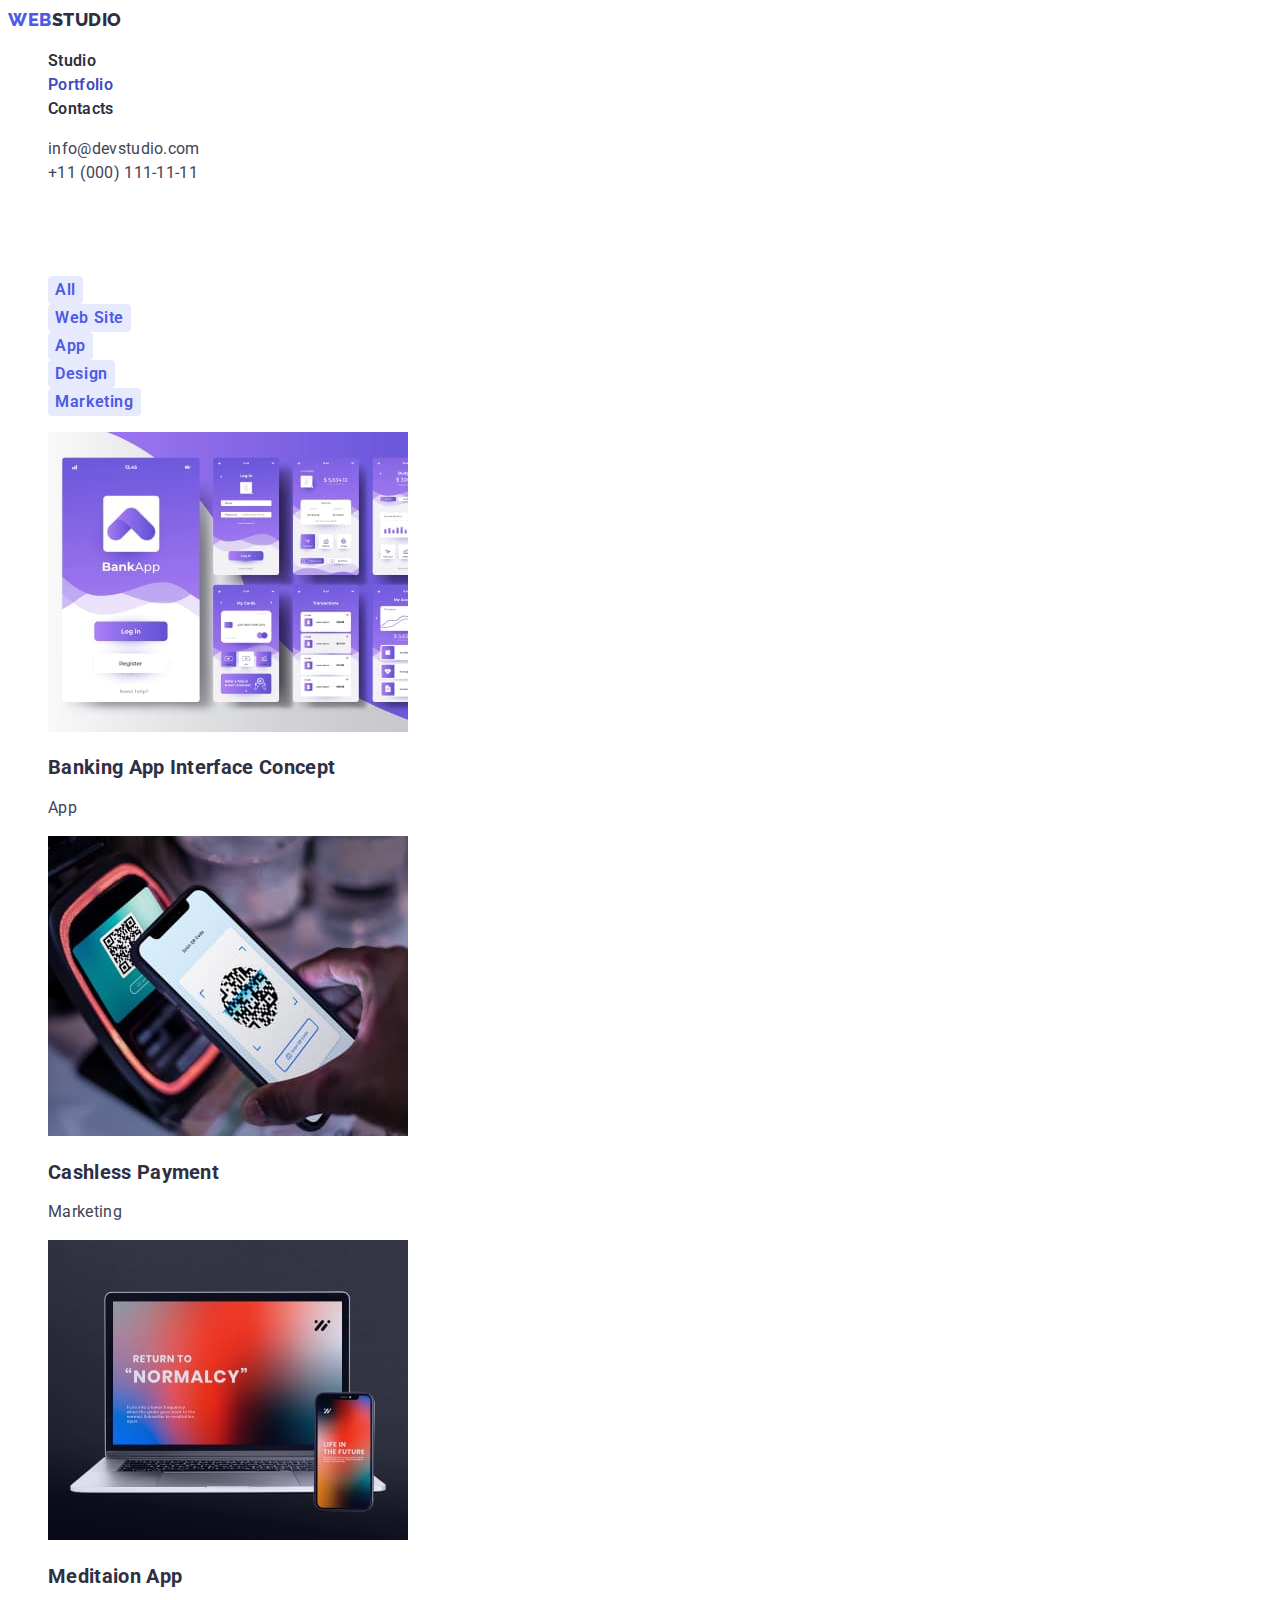
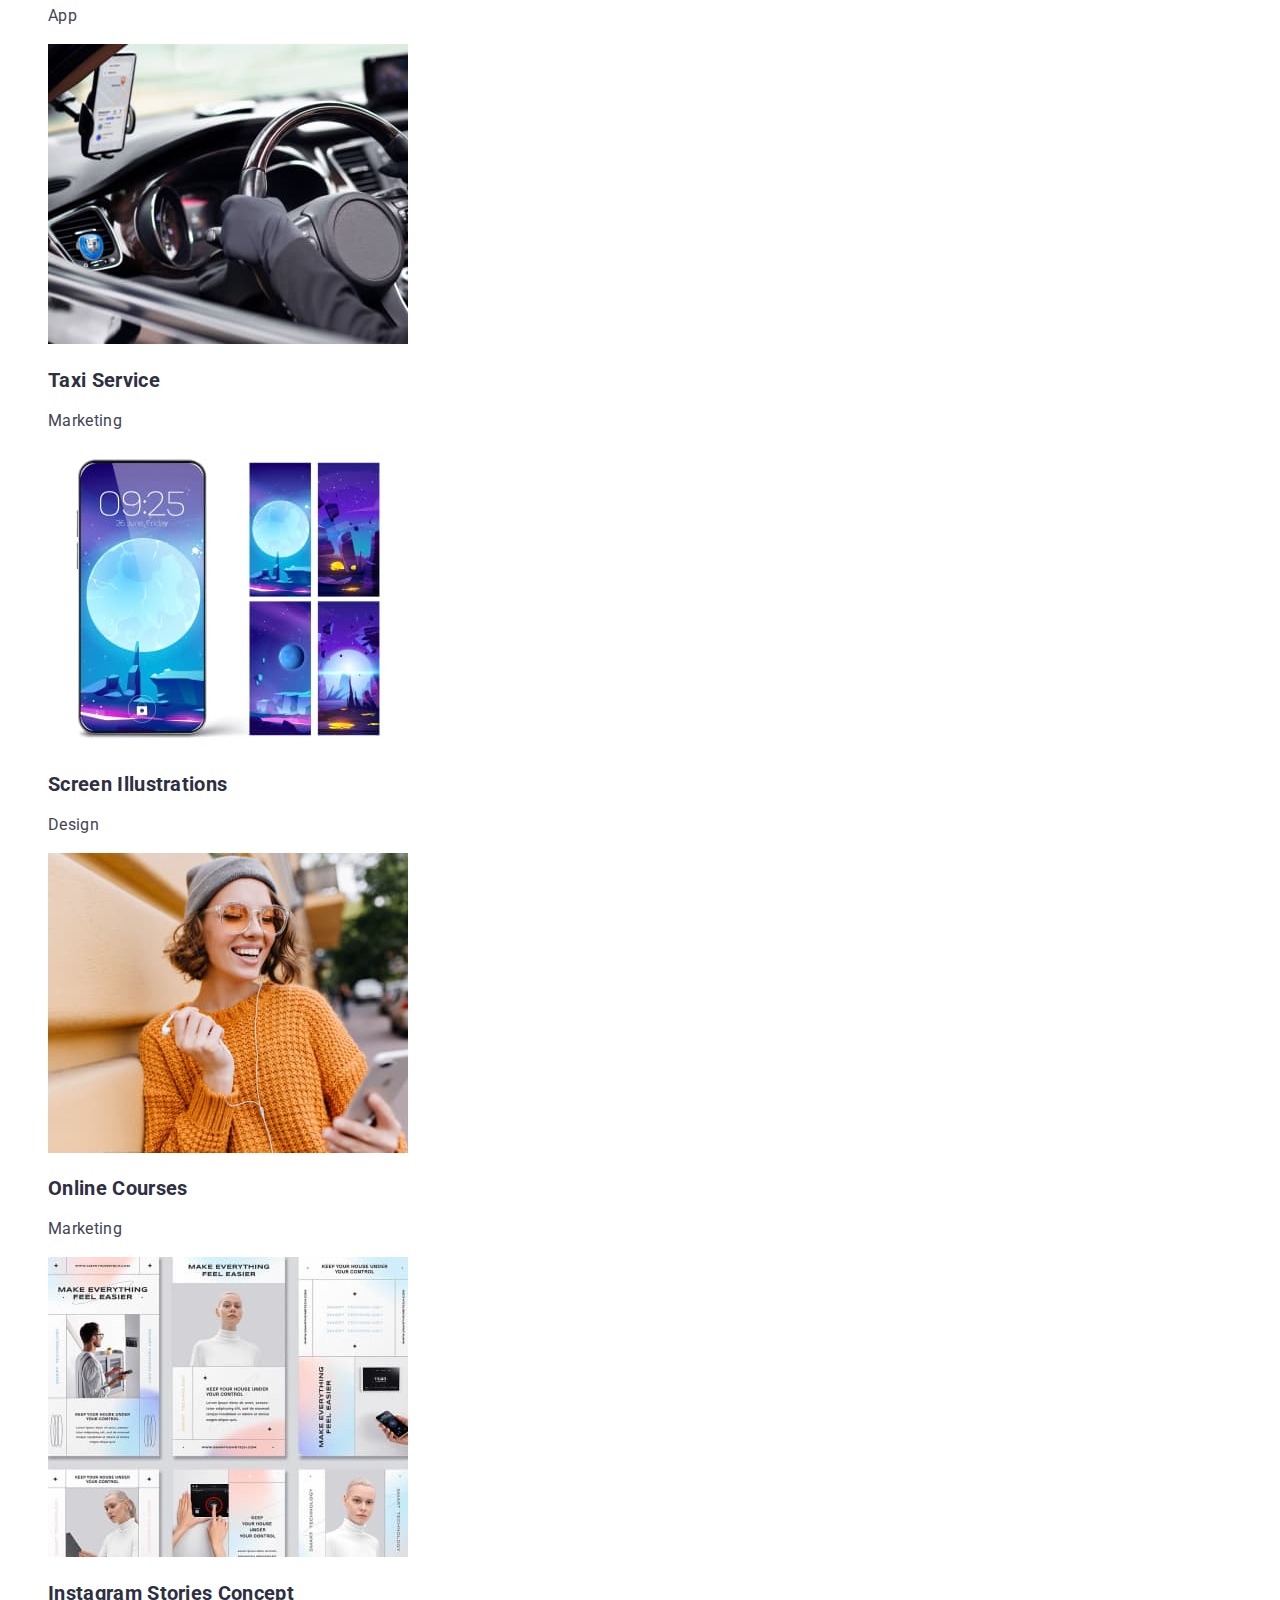
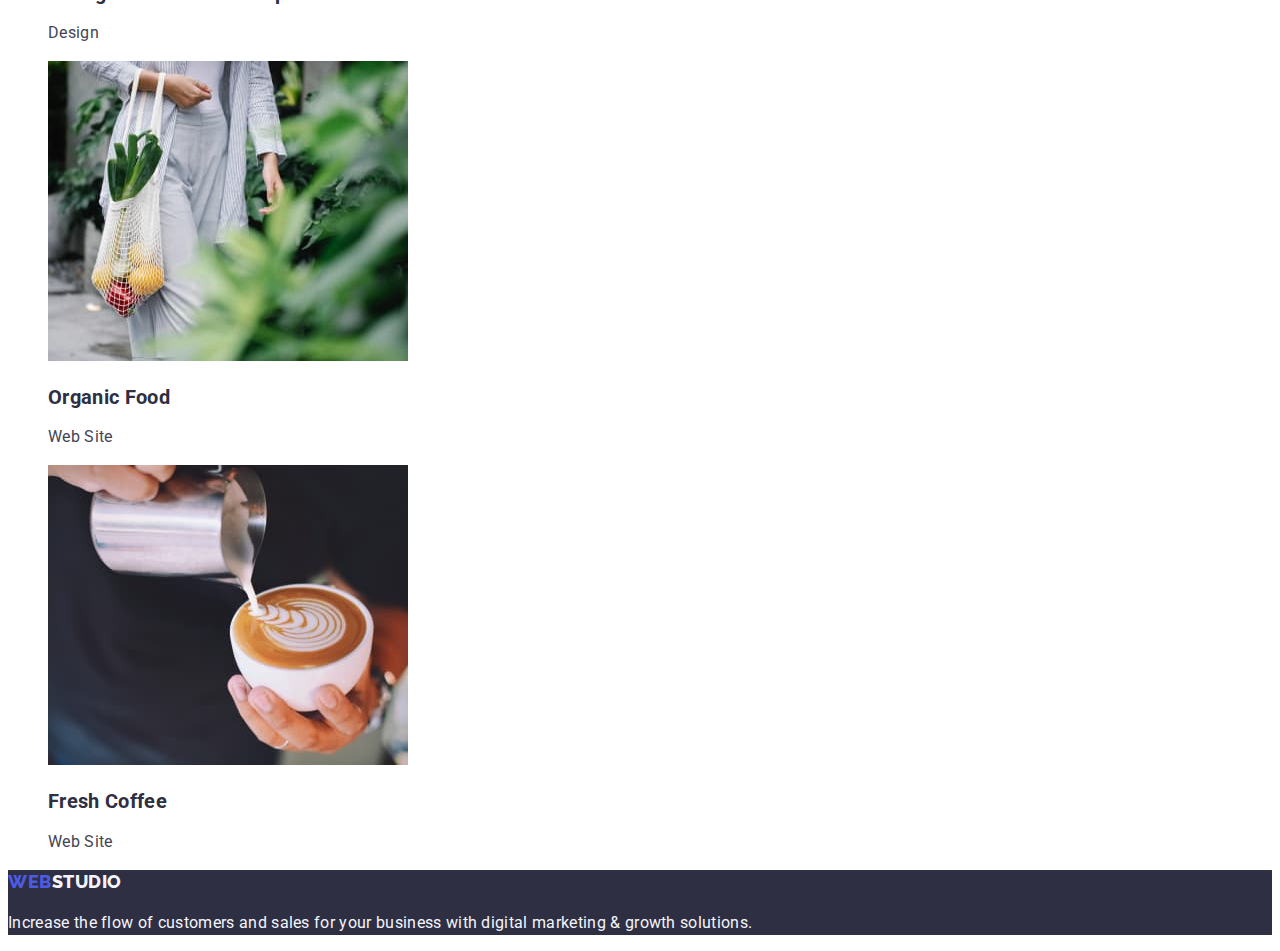
==== portfolio.html @ a82ba035 "Initial commit" ====
<!DOCTYPE html>
<html lang="en">
  <head>
    <meta charset="UTF-8" />
    <meta http-equiv="X-UA-Compatible" content="IE=edge" />
    <meta name="viewport" content="width=device-width, initial-scale=1.0" />
    <title>Portfolio</title>
    <link rel="preconnect" href="https://fonts.googleapis.com" />
    <link rel="preconnect" href="https://fonts.gstatic.com" crossorigin />
    <link
      href="https://fonts.googleapis.com/css2?family=Raleway:wght@800&family=Roboto:wght@400;500;700&display=swap"
      rel="stylesheet"
    />
    <link rel="stylesheet" href="./css/styles.css" />
  </head>
  <body>
    <!-- Header -->

    <header>
      <nav>
        <a class="logo" href="">WEB<span class="secon-logo">STUDIO</span></a>

        <ul class="nav-list">
          <li>
            <a class="nav-bt" href="./index.html">Studio</a>
          </li>
          <li>
            <a class="nav-bt current" href="./portfolio.html">Portfolio</a>
          </li>
          <li>
            <a class="nav-bt" href="">Contacts</a>
          </li>
        </ul>
      </nav>
      <ul class="nav-list">
        <li>
          <a class="contacts" href="mailto:info@devstudio.com">info@devstudio.com</a>
        </li>
        <li>
          <a class="contacts" href="tel:+110001111111">+11 (000) 111-11-11</a>
        </li>
      </ul>
    </header>

    <main>
      <h1 class="stealth-text">Our Works</h1>

      <!-- Filters -->

      <ul class="filters">
        <li><button class="btn-filt" type="button">All</button></li>
        <li><button class="btn-filt" type="button">Web Site</button></li>
        <li><button class="btn-filt" type="button">App</button></li>
        <li><button class="btn-filt" type="button">Design</button></li>
        <li><button class="btn-filt" type="button">Marketing</button></li>
      </ul>

      <!-- Work experience -->

      <section>
        <ul class="works-list">
          <li>
            <img src="./images/row-1-pc-1.jpg" width="360" alt="Banking App Interface Concept" />
            <h2 class="list-title">Banking App Interface Concept</h2>
            <p class="list-subtitle">App</p>
          </li>
          <li>
            <img src="./images/row-1-pc-2.jpg" width="360" alt="Cashless Payment" />
            <h2 class="list-title">Cashless Payment</h2>
            <p class="list-subtitle">Marketing</p>
          </li>
          <li>
            <img src="./images/row-1-pc-3.jpg" width="360" alt="Meditaion App" />
            <h2 class="list-title">Meditaion App</h2>
            <p class="list-subtitle">App</p>
          </li>
          <li>
            <img src="./images/row-2-pc-1.jpg" width="360" alt="Taxi Service" />
            <h2 class="list-title">Taxi Service</h2>
            <p class="list-subtitle">Marketing</p>
          </li>
          <li>
            <img src="./images/row-2-pc-2.jpg" width="360" alt="Screen Illustrations" />
            <h2 class="list-title">Screen Illustrations</h2>
            <p class="list-subtitle">Design</p>
          </li>
          <li>
            <img src="./images/row-2-pc-3.jpg" width="360" alt="Online Courses" />
            <h2 class="list-title">Online Courses</h2>
            <p class="list-subtitle">Marketing</p>
          </li>
          <li>
            <img src="./images/row-3-pc-1.jpg" width="360" alt="Instagram Stories Concept" />
            <h2 class="list-title">Instagram Stories Concept</h2>
            <p class="list-subtitle">Design</p>
          </li>
          <li>
            <img src="./images/row-3-pc-2.jpg" width="360" alt="Organic Food" />
            <h2 class="list-title">Organic Food</h2>
            <p class="list-subtitle">Web Site</p>
          </li>
          <li>
            <img src="./images/row-3-pc-3.jpg" width="360" alt="Fresh Coffee" />
            <h2 class="list-title">Fresh Coffee</h2>
            <p class="list-subtitle">Web Site</p>
          </li>
        </ul>
      </section>
    </main>

    <!-- Footer -->

    <footer class="footer">
      <a class="logo" href="">WEB<span class="footer-logo">STUDIO</span></a>
      <p class="footer-text">
        Increase the flow of customers and sales for your business with digital marketing & growth
        solutions.
      </p>
    </footer>
  </body>
</html>
---- css/styles.css ----
:root {
    /* Colors */
    --brand-text: #2E2F42;
    --subtle-text: #434455;
    --primary-brand: #404BBF;
    --pressed-state: #4D5AE5;
    --light-mode-backgrounds-dialogs: #F4F4FD;
    --accent-color-hairlines: #E7E9FC;
    --font-family:inherit;
}


body {
background-color: #ffffff;
color: var(--brand-text);
font-family: Roboto, sans-serif ;
font-weight: 600;
font-size: 16px;
line-height: 1.5;
letter-spacing: 0.02em;
}

.stealth-text {
    visibility: hidden;
}



                            /* STUDIO(INDEX).HTML */




/* Lists-style */

.nav-list,
.features-list,
.jobs-list,
.team-list {
    list-style-type: none;
}

/* Logo */

.logo {
    color: var(--pressed-state);
    font-family: Raleway, sans-serif;
    font-weight: 800;
    font-size: 18px;
    line-height: 1.33;
    text-decoration: none;
    letter-spacing: 0.03em;
}
.secon-logo {
    color: var(--brand-text);
}

.footer-logo {
    color: var(--light-mode-backgrounds-dialogs);
}
/* Navigation */


.nav-bt {
    color: var(--brand-text);
    text-decoration: none;
}
.nav-list .nav-bt.current {
    color: var(--primary-brand);
}

.contacts {
    color : var(--subtle-text);
    font-weight: 400;
    text-decoration: none;
}

.nav-bt:hover, .contacts:hover {
    color: var(--primary-brand);
}

.nav-bt:focus, .contacts:focus {
    color: var(--primary-brand);
}



/* Hero section */

.hero {
    background-color: var(--brand-text);
    color: #ffffff;
    font-size: 56px;
    line-height: 1.07;
    text-align: center;
    
}
.order-bt{
    background-color: var(--pressed-state);
    color: #ffffff;
    font-family: Roboto;
    font-size: 16px;
    line-height: 1.2;
    letter-spacing: 0.04em;
    align-items: center;
    cursor: pointer;
}
.order-bt:hover, .order-bt:focus {
    background-color: var(--pressed-state);
    }

.order-bt:active {
    background-color: var(--primary-brand);
}

/* Features Section */




.features-title {
    font-size: 20px;
    line-height: 1.2;
}

.features-item {
    color: var(--subtle-text);
    font-weight: 400;
}

/* Jobs section */

.jobs-title, .team-title {
    font-size: 36px;
    line-height: 1.11;
    text-align: center;
    text-transform: capitalize;
}

/* Team section */

.team-section {
    background-color:  var(--light-mode-backgrounds-dialogs);
}

.team-member-tittle {
    font-size: 20px;
    line-height: 1.2;
}

.team-member-item {
    font-weight: 400;
}

.team-car-backgrnd {
    background-color: #ffffff   ;
}

/* Footer */

.footer {
    background-color: var(--brand-text);
    color: var(--light-mode-backgrounds-dialogs);
    font-weight: 400;
    }



    /* PORTFOLIO.HTML */


    /* Filters */

    .filters, .works-list {
        list-style-type: none;
    }

    
    .btn-filt {
        background-color: var(--accent-color-hairlines);
        color: var(--pressed-state);
        font-family: Roboto, sans-serif;
        font-weight: 600;
        font-size: 16px;
        line-height: 1.5;
        letter-spacing: 0.04em;
        border: 1px solid #E7E9FC;
        border-radius: 4px;
    }
    .btn-filt:hover, .btn-filt:focus {
        background-color: var(--pressed-state);
        color: #ffffff;
        cursor: pointer;
    }

    /*  Work experience */

    .list-title {
        font-size: 20px;
        line-height: 1.2;
    }

    .list-subtitle {
        font-weight: 400;
        color: var(--subtle-text);
    }
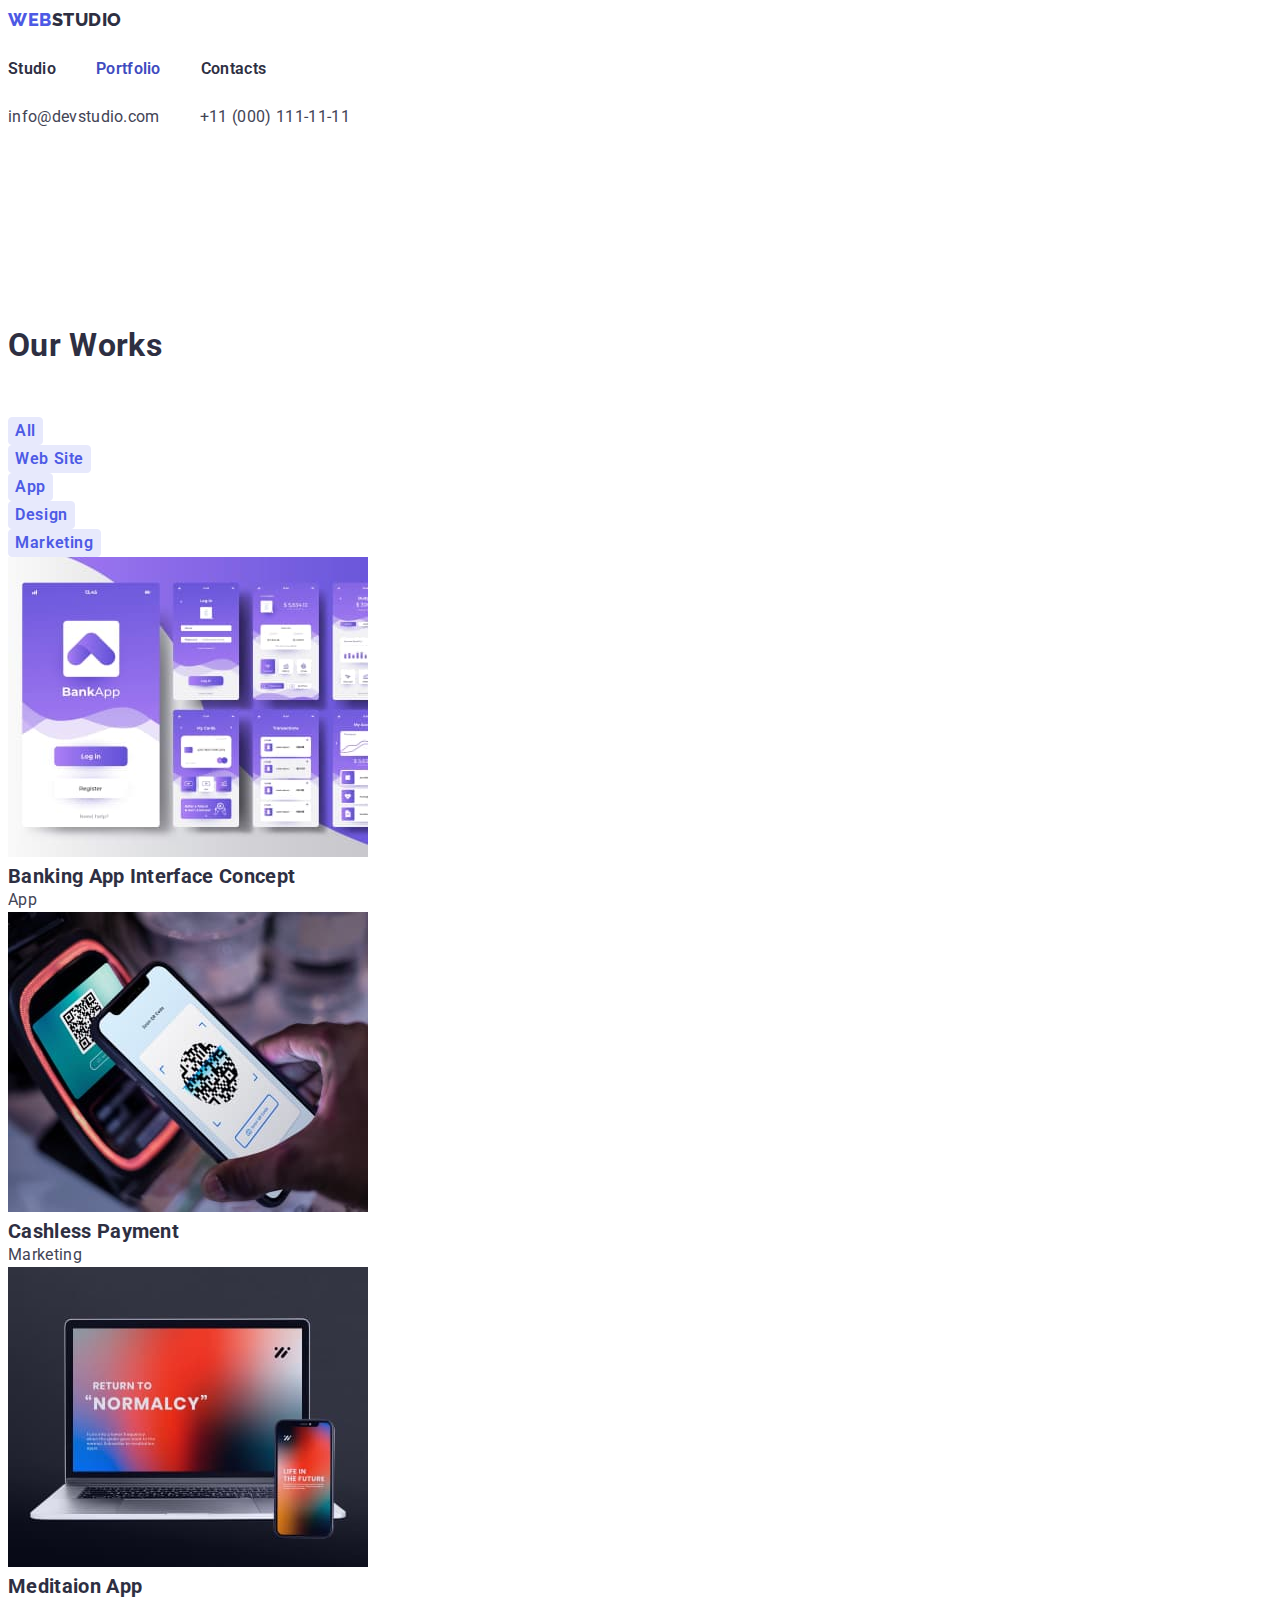
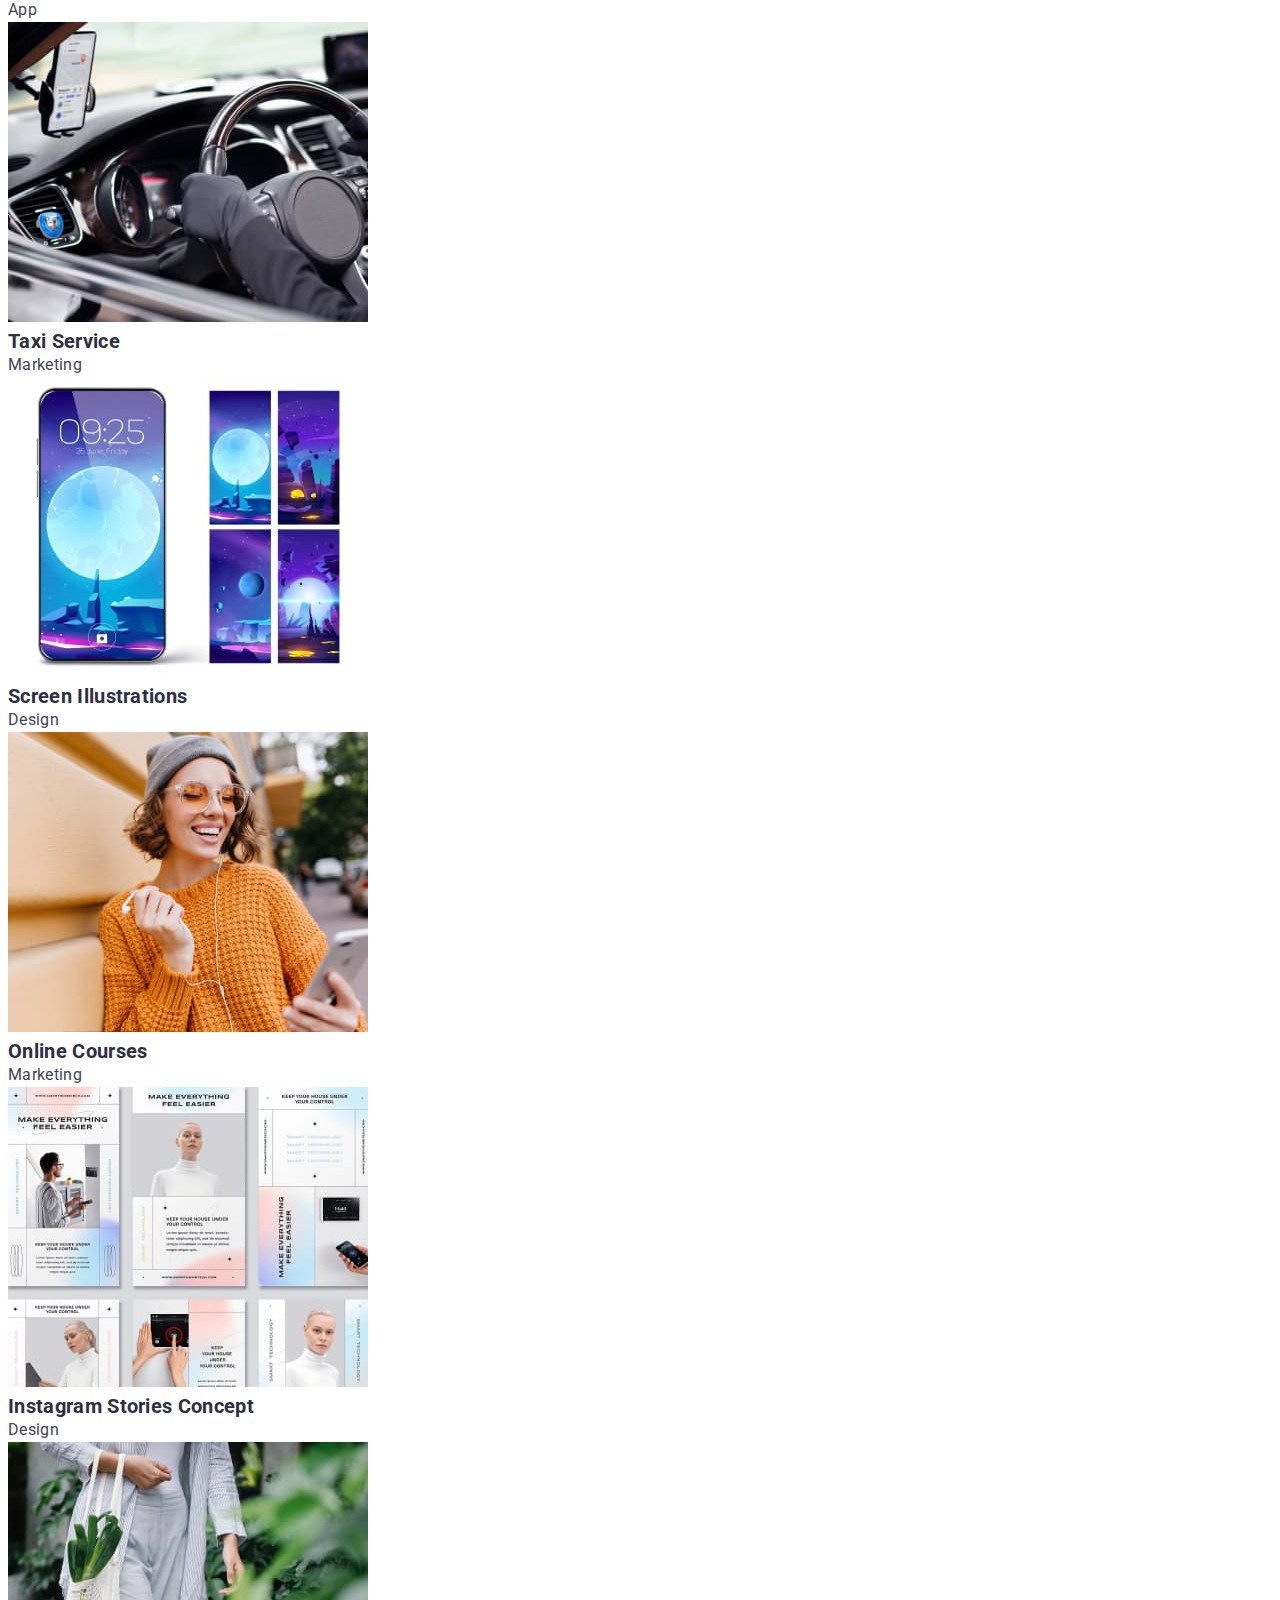
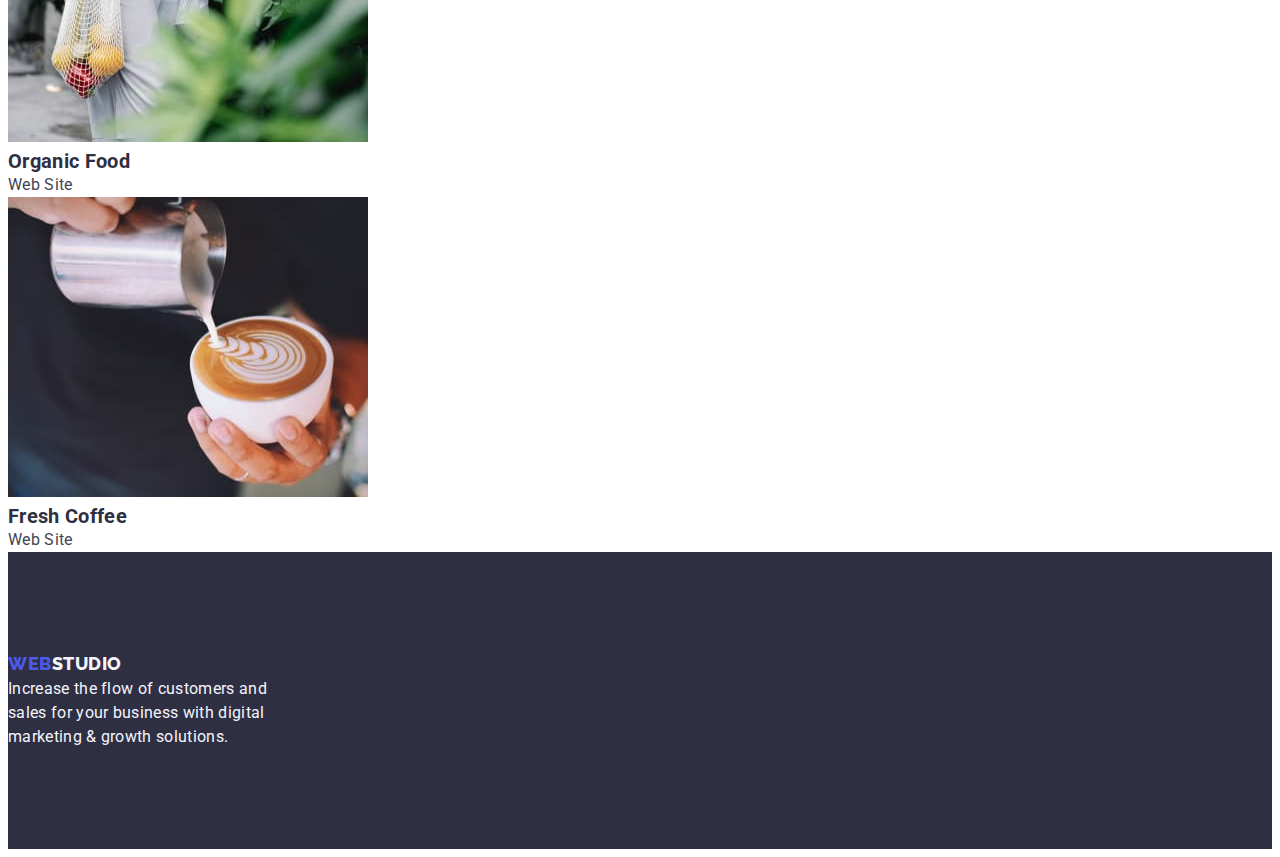
==== commit 68f2332e: "Зміни флекс-html-css" ====
--- a/portfolio.html
+++ b/portfolio.html
@@ -10,6 +10,13 @@
     <link
       href="https://fonts.googleapis.com/css2?family=Raleway:wght@800&family=Roboto:wght@400;500;700&display=swap"
       rel="stylesheet"
+    />
+    <link
+      rel="stylesheet"
+      href="https://cdnjs.cloudflare.com/ajax/libs/modern-normalize/1.1.0/modern-normalize.min.css"
+      integrity="sha512-wpPYUAdjBVSE4KJnH1VR1HeZfpl1ub8YT/NKx4PuQ5NmX2tKuGu6U/JRp5y+Y8XG2tV+wKQpNHVUX03MfMFn9Q=="
+      crossorigin="anonymous"
+      referrerpolicy="no-referrer"
     />
     <link rel="stylesheet" href="./css/styles.css" />
   </head>
--- a/css/styles.css
+++ b/css/styles.css
@@ -7,6 +7,9 @@
     --light-mode-backgrounds-dialogs: #F4F4FD;
     --accent-color-hairlines: #E7E9FC;
     --font-family:inherit;
+    /* Others */
+    --margin-indent: 24px;
+    --list-items-sum: 3;
 }
 
 
@@ -20,15 +23,28 @@
 letter-spacing: 0.02em;
 }
 
-.stealth-text {
-    visibility: hidden;
-}
-
-
-
-                            /* STUDIO(INDEX).HTML */
-
-
+/* Reset */
+
+h1,
+h2,
+h3,
+h4,
+h5,
+h6,
+p {
+   margin: 0; 
+}
+
+ul {
+    margin: 0;
+    padding: 0;
+    list-style: none;
+}
+
+button {
+    cursor: pointer;
+}
+/*--------------------*/
 
 
 /* Lists-style */
@@ -38,11 +54,73 @@
 .jobs-list,
 .team-list {
     list-style-type: none;
-}
+
+}
+/*--------------------*/
+
+
+/* Visually-hidden */
+
+
+.visually-hidden {
+    position: absolute;
+    width: 1px;
+    height: 1px;
+    margin: -1px;
+    border: 0;
+    padding: 0;
+
+    white-space: nowrap;
+    clip-path: inset(100%);
+    clip: rect(0 0 0 0);
+    overflow: hidden;
+}
+/*--------------------*/
+
+/* GRID */
+
+.grid-set {
+    display: flex;
+    flex-wrap: wrap;
+    gap: var(--margin-indent);
+
+}
+
+.grid-item {
+    flex-basis: calc((var(--margin-indent)*(var(--list-items-sum) - 1)))/ var(--list-items-sum);
+}
+
+/*--------------------*/
+
+
+.container  {
+   max-width: 1158px;
+   margin: 0 auto;
+   padding: 0 15px;
+}
+
+.section {
+    padding-top: 120px;
+    padding-bottom: 120px;
+}
+
+
+
+
+                            /* STUDIO(INDEX).HTML */
+
+
+
+
+
+/*--------------------*/
+
+
 
 /* Logo */
 
 .logo {
+    min-width: 115px;
     color: var(--pressed-state);
     font-family: Raleway, sans-serif;
     font-weight: 800;
@@ -50,6 +128,10 @@
     line-height: 1.33;
     text-decoration: none;
     letter-spacing: 0.03em;
+    padding-top: 24px;
+    padding-bottom: 24px ;
+    margin-right: 77px;
+
 }
 .secon-logo {
     color: var(--brand-text);
@@ -58,14 +140,48 @@
 .footer-logo {
     color: var(--light-mode-backgrounds-dialogs);
 }
+/*--------------------*/
+
+
 /* Navigation */
 
+.header-container {
+    display: flex;
+    align-items: center;
+}
+
+
+.nav-list {
+    display: flex;
+    gap: 40px;
+}
+
+
+
+
+.auth-list {
+    display: flex;
+    margin-left: auto;
+}
+
+.auth-list-item {
+    padding-top: 24px;
+    padding-bottom: 24px;
+}
+
+.auth-list .auth-list-item + .auth-list-item {
+    margin-left: 40px;
+}
 
 .nav-bt {
     color: var(--brand-text);
     text-decoration: none;
-}
-.nav-list .nav-bt.current {
+    display: block;
+    padding-top: 24px;
+    padding-bottom: 24px;
+
+}
+.nav-list .nav-bt.current , .auth-list  {
     color: var(--primary-brand);
 }
 
@@ -82,7 +198,7 @@
 .nav-bt:focus, .contacts:focus {
     color: var(--primary-brand);
 }
-
+/*--------------------*/
 
 
 /* Hero section */
@@ -93,8 +209,17 @@
     font-size: 56px;
     line-height: 1.07;
     text-align: center;
+    padding-top: 192px;
+    padding-bottom: 192px;
+
     
 }
+
+h1 {
+    padding-top: 192px;
+    margin-bottom: 48px;
+}
+
 .order-bt{
     background-color: var(--pressed-state);
     color: #ffffff;
@@ -104,7 +229,13 @@
     letter-spacing: 0.04em;
     align-items: center;
     cursor: pointer;
-}
+    padding: 16px 32px;
+    margin-bottom: 192;
+
+}
+
+
+
 .order-bt:hover, .order-bt:focus {
     background-color: var(--pressed-state);
     }
@@ -112,6 +243,9 @@
 .order-bt:active {
     background-color: var(--primary-brand);
 }
+/*--------------------*/
+
+
 
 /* Features Section */
 
@@ -121,12 +255,26 @@
 .features-title {
     font-size: 20px;
     line-height: 1.2;
-}
-
-.features-item {
+    margin-bottom: 8px;
+}
+
+.features-text {
     color: var(--subtle-text);
     font-weight: 400;
 }
+
+
+.features-list-item {
+    max-width: 264px;
+    --list-items-sum: 4;
+}
+
+
+
+/*--------------------*/
+
+
+
 
 /* Jobs section */
 
@@ -137,24 +285,53 @@
     text-transform: capitalize;
 }
 
+.jobs-title {
+    margin-bottom: 72px;
+}
+
+/*--------------------*/
+
+
+
+
 /* Team section */
 
 .team-section {
     background-color:  var(--light-mode-backgrounds-dialogs);
+    padding-bottom: 64px;
+}
+
+.team-title {
+    text-align: center;
+    margin-bottom: 72px;
+}
+
+.team-car-item {
+    background-color: #ffffff;
+    text-align: center;
+    --list-items-sum: 4;
+}
+ 
+.team-car-item img {
+    margin-bottom: 32px;
 }
 
 .team-member-tittle {
     font-size: 20px;
     line-height: 1.2;
+    margin-bottom: 8px;
 }
 
 .team-member-item {
+    padding-bottom: 32px;
     font-weight: 400;
 }
 
-.team-car-backgrnd {
-    background-color: #ffffff   ;
-}
+
+/*--------------------*/
+
+
+
 
 /* Footer */
 
@@ -162,7 +339,22 @@
     background-color: var(--brand-text);
     color: var(--light-mode-backgrounds-dialogs);
     font-weight: 400;
-    }
+    padding-top: 100px;
+    padding-bottom: 100px;
+    }
+
+.ftr-logo-position {
+    display: block;
+    margin-bottom: 16px;
+    padding-top: 10px;
+    padding-bottom: 10px;
+
+}
+
+.footer-text {
+    max-width: 264px;
+}
+/*--------------------*/
 
 
 
@@ -192,6 +384,9 @@
         color: #ffffff;
         cursor: pointer;
     }
+    /*--------------------*/
+
+
 
     /*  Work experience */
 
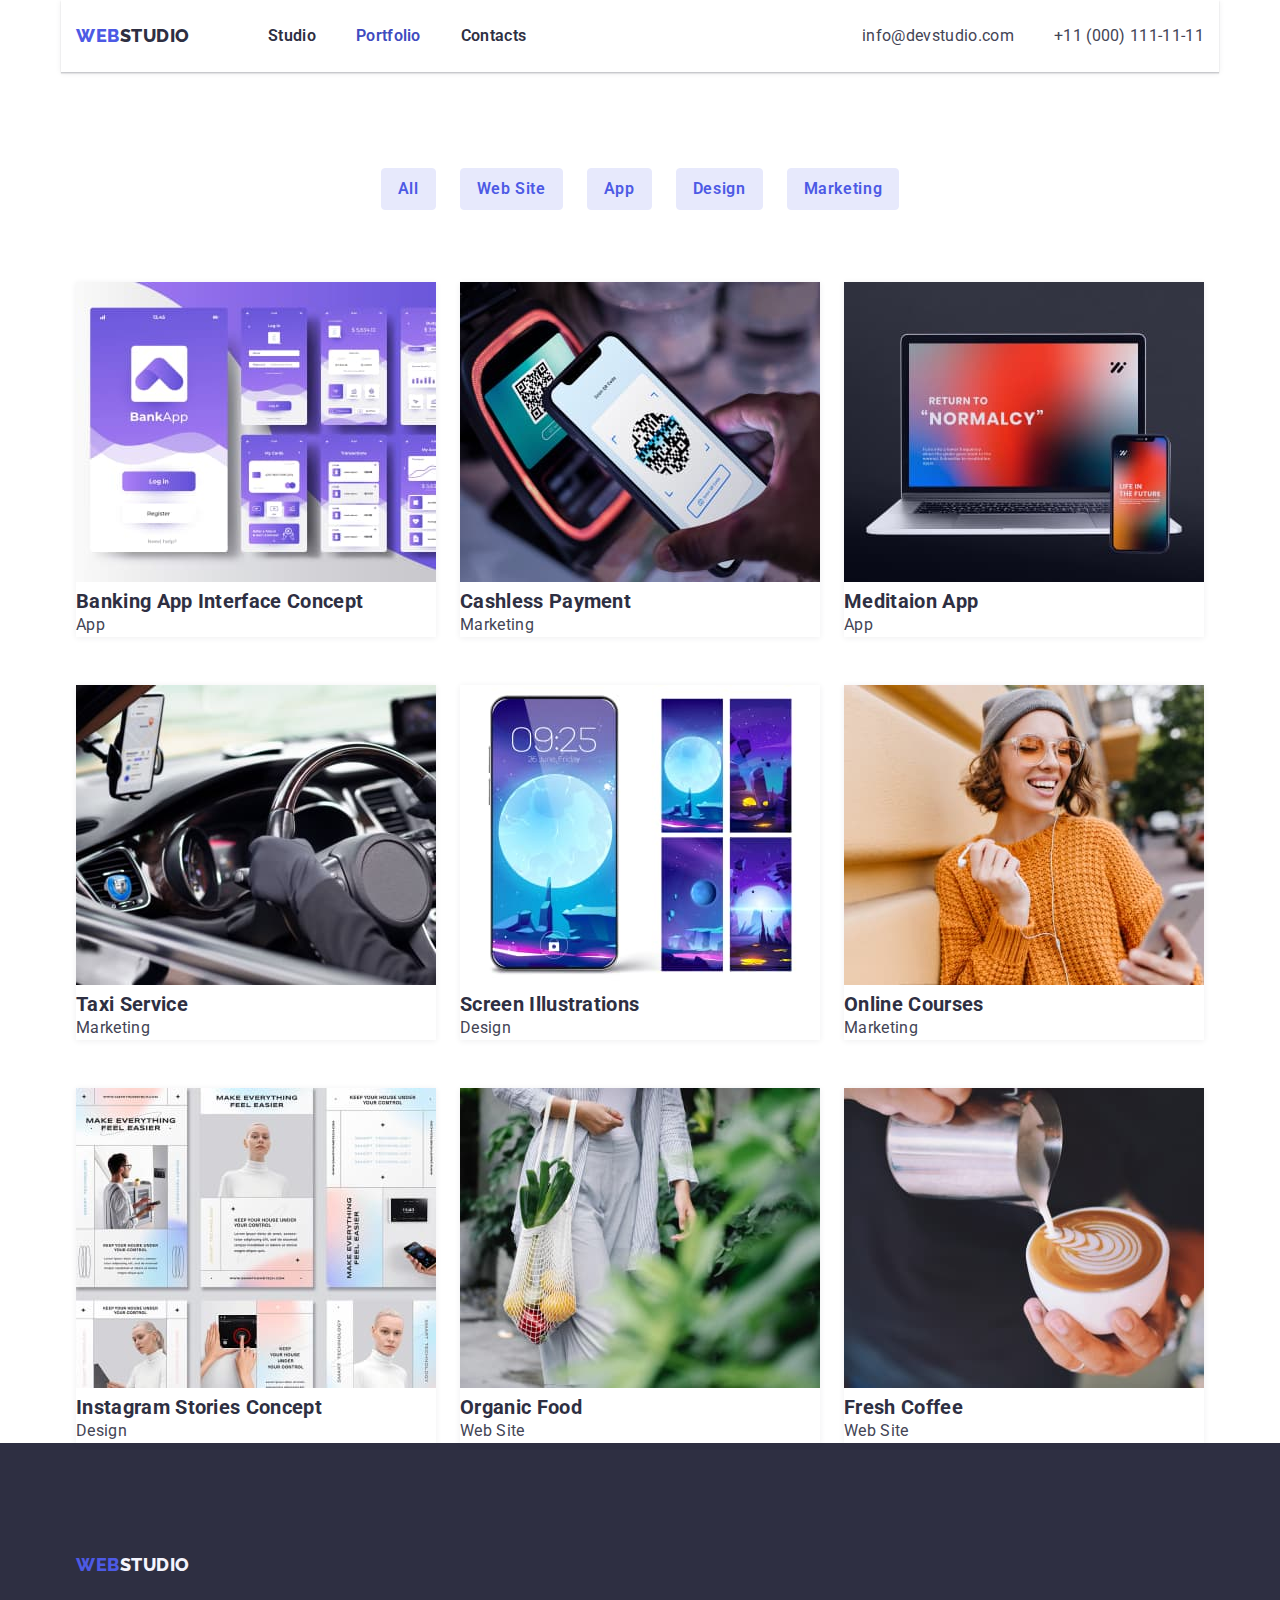
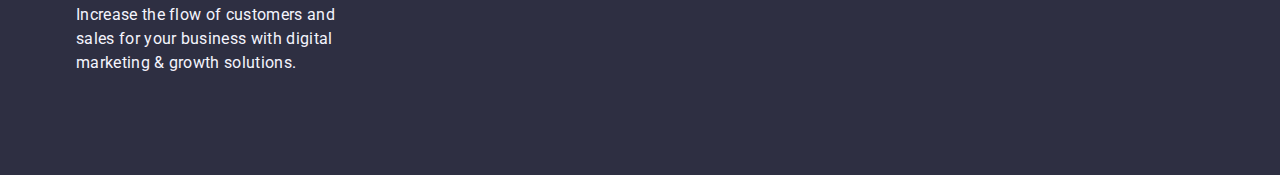
==== commit 3d65eb9c: "Зміни-flex-portfolio-css" ====
--- a/portfolio.html
+++ b/portfolio.html
@@ -4,7 +4,7 @@
     <meta charset="UTF-8" />
     <meta http-equiv="X-UA-Compatible" content="IE=edge" />
     <meta name="viewport" content="width=device-width, initial-scale=1.0" />
-    <title>Portfolio</title>
+    <title>Web Studio</title>
     <link rel="preconnect" href="https://fonts.googleapis.com" />
     <link rel="preconnect" href="https://fonts.gstatic.com" crossorigin />
     <link
@@ -14,9 +14,6 @@
     <link
       rel="stylesheet"
       href="https://cdnjs.cloudflare.com/ajax/libs/modern-normalize/1.1.0/modern-normalize.min.css"
-      integrity="sha512-wpPYUAdjBVSE4KJnH1VR1HeZfpl1ub8YT/NKx4PuQ5NmX2tKuGu6U/JRp5y+Y8XG2tV+wKQpNHVUX03MfMFn9Q=="
-      crossorigin="anonymous"
-      referrerpolicy="no-referrer"
     />
     <link rel="stylesheet" href="./css/styles.css" />
   </head>
@@ -24,105 +21,112 @@
     <!-- Header -->
 
     <header>
-      <nav>
+      <div class="header-container container">
         <a class="logo" href="">WEB<span class="secon-logo">STUDIO</span></a>
-
-        <ul class="nav-list">
-          <li>
-            <a class="nav-bt" href="./index.html">Studio</a>
+        <nav class="nav-container">
+          <ul class="nav-list">
+            <li class="nav-list-item">
+              <a class="nav-bt" href="./index.html">Studio</a>
+            </li>
+            <li class="nav-list-item">
+              <a class="nav-bt current" href="./portfolio.html">Portfolio</a>
+            </li>
+            <li class="nav-list-item">
+              <a class="nav-bt" href="">Contacts</a>
+            </li>
+          </ul>
+        </nav>
+        <ul class="auth-list">
+          <li class="auth-list-item">
+            <a class="contacts" href="mailto:info@devstudio.com">info@devstudio.com</a>
           </li>
-          <li>
-            <a class="nav-bt current" href="./portfolio.html">Portfolio</a>
-          </li>
-          <li>
-            <a class="nav-bt" href="">Contacts</a>
+          <li class="auth-list-item">
+            <a class="contacts" href="tel:+110001111111">+11 (000) 111-11-11</a>
           </li>
         </ul>
-      </nav>
-      <ul class="nav-list">
-        <li>
-          <a class="contacts" href="mailto:info@devstudio.com">info@devstudio.com</a>
-        </li>
-        <li>
-          <a class="contacts" href="tel:+110001111111">+11 (000) 111-11-11</a>
-        </li>
-      </ul>
+      </div>
     </header>
 
     <main>
-      <h1 class="stealth-text">Our Works</h1>
+      <h1 class="visually-hidden">Our Works</h1>
 
       <!-- Filters -->
 
-      <ul class="filters">
-        <li><button class="btn-filt" type="button">All</button></li>
-        <li><button class="btn-filt" type="button">Web Site</button></li>
-        <li><button class="btn-filt" type="button">App</button></li>
-        <li><button class="btn-filt" type="button">Design</button></li>
-        <li><button class="btn-filt" type="button">Marketing</button></li>
-      </ul>
+      <div class="filters-container container">
+        <ul class="filters">
+          <li><button class="btn-filt" type="button">All</button></li>
+          <li><button class="btn-filt" type="button">Web Site</button></li>
+          <li><button class="btn-filt" type="button">App</button></li>
+          <li><button class="btn-filt" type="button">Design</button></li>
+          <li><button class="btn-filt" type="button">Marketing</button></li>
+        </ul>
+      </div>
 
       <!-- Work experience -->
 
       <section>
-        <ul class="works-list">
-          <li>
-            <img src="./images/row-1-pc-1.jpg" width="360" alt="Banking App Interface Concept" />
-            <h2 class="list-title">Banking App Interface Concept</h2>
-            <p class="list-subtitle">App</p>
-          </li>
-          <li>
-            <img src="./images/row-1-pc-2.jpg" width="360" alt="Cashless Payment" />
-            <h2 class="list-title">Cashless Payment</h2>
-            <p class="list-subtitle">Marketing</p>
-          </li>
-          <li>
-            <img src="./images/row-1-pc-3.jpg" width="360" alt="Meditaion App" />
-            <h2 class="list-title">Meditaion App</h2>
-            <p class="list-subtitle">App</p>
-          </li>
-          <li>
-            <img src="./images/row-2-pc-1.jpg" width="360" alt="Taxi Service" />
-            <h2 class="list-title">Taxi Service</h2>
-            <p class="list-subtitle">Marketing</p>
-          </li>
-          <li>
-            <img src="./images/row-2-pc-2.jpg" width="360" alt="Screen Illustrations" />
-            <h2 class="list-title">Screen Illustrations</h2>
-            <p class="list-subtitle">Design</p>
-          </li>
-          <li>
-            <img src="./images/row-2-pc-3.jpg" width="360" alt="Online Courses" />
-            <h2 class="list-title">Online Courses</h2>
-            <p class="list-subtitle">Marketing</p>
-          </li>
-          <li>
-            <img src="./images/row-3-pc-1.jpg" width="360" alt="Instagram Stories Concept" />
-            <h2 class="list-title">Instagram Stories Concept</h2>
-            <p class="list-subtitle">Design</p>
-          </li>
-          <li>
-            <img src="./images/row-3-pc-2.jpg" width="360" alt="Organic Food" />
-            <h2 class="list-title">Organic Food</h2>
-            <p class="list-subtitle">Web Site</p>
-          </li>
-          <li>
-            <img src="./images/row-3-pc-3.jpg" width="360" alt="Fresh Coffee" />
-            <h2 class="list-title">Fresh Coffee</h2>
-            <p class="list-subtitle">Web Site</p>
-          </li>
-        </ul>
+        <div class="work-container container">
+          <ul class="works-list">
+            <li class="works-list-item grid-item">
+              <img src="./images/row-1-pc-1.jpg" width="360" alt="Banking App Interface Concept" />
+              <h2 class="list-title">Banking App Interface Concept</h2>
+              <p class="list-subtitle">App</p>
+            </li>
+            <li class="works-list-item grid-item">
+              <img src="./images/row-1-pc-2.jpg" width="360" alt="Cashless Payment" />
+              <h2 class="list-title">Cashless Payment</h2>
+              <p class="list-subtitle">Marketing</p>
+            </li>
+            <li class="works-list-item grid-item">
+              <img src="./images/row-1-pc-3.jpg" width="360" alt="Meditaion App" />
+              <h2 class="list-title">Meditaion App</h2>
+              <p class="list-subtitle">App</p>
+            </li>
+            <li class="works-list-item grid-item">
+              <img src="./images/row-2-pc-1.jpg" width="360" alt="Taxi Service" />
+              <h2 class="list-title">Taxi Service</h2>
+              <p class="list-subtitle">Marketing</p>
+            </li>
+            <li class="works-list-item grid-item">
+              <img src="./images/row-2-pc-2.jpg" width="360" alt="Screen Illustrations" />
+              <h2 class="list-title">Screen Illustrations</h2>
+              <p class="list-subtitle">Design</p>
+            </li>
+            <li class="works-list-item grid-item">
+              <img src="./images/row-2-pc-3.jpg" width="360" alt="Online Courses" />
+              <h2 class="list-title">Online Courses</h2>
+              <p class="list-subtitle">Marketing</p>
+            </li>
+            <li class="works-list-item grid-item">
+              <img src="./images/row-3-pc-1.jpg" width="360" alt="Instagram Stories Concept" />
+              <h2 class="list-title">Instagram Stories Concept</h2>
+              <p class="list-subtitle">Design</p>
+            </li>
+            <li class="works-list-item grid-item">
+              <img src="./images/row-3-pc-2.jpg" width="360" alt="Organic Food" />
+              <h2 class="list-title">Organic Food</h2>
+              <p class="list-subtitle">Web Site</p>
+            </li>
+            <li class="works-list-item grid-item">
+              <img src="./images/row-3-pc-3.jpg" width="360" alt="Fresh Coffee" />
+              <h2 class="list-title">Fresh Coffee</h2>
+              <p class="list-subtitle">Web Site</p>
+            </li>
+          </ul>
+        </div>
       </section>
     </main>
 
     <!-- Footer -->
 
     <footer class="footer">
-      <a class="logo" href="">WEB<span class="footer-logo">STUDIO</span></a>
-      <p class="footer-text">
-        Increase the flow of customers and sales for your business with digital marketing & growth
-        solutions.
-      </p>
+      <div class="container">
+        <a class="ftr-logo-position logo" href="">WEB<span class="footer-logo">STUDIO</span></a>
+        <p class="footer-text">
+          Increase the flow of customers and sales for your business with digital marketing & growth
+          solutions.
+        </p>
+      </div>
     </footer>
   </body>
 </html>
--- a/css/styles.css
+++ b/css/styles.css
@@ -148,6 +148,7 @@
 .header-container {
     display: flex;
     align-items: center;
+    box-shadow: 0px 2px 1px rgba(46, 47, 66, 0.08), 0px 1px 1px rgba(46, 47, 66, 0.16), 0px 1px 6px rgba(46, 47, 66, 0.08);
 }
 
 
@@ -231,13 +232,16 @@
     cursor: pointer;
     padding: 16px 32px;
     margin-bottom: 192;
-
+    box-shadow: 0px 4px 4px rgba(0, 0, 0, 0.15);
+    border-radius: 4px;
+    border-style: none;
 }
 
 
 
 .order-bt:hover, .order-bt:focus {
     background-color: var(--pressed-state);
+    box-shadow: 0px 1px 6px rgba(46, 47, 66, 0.08), 0px 1px 1px rgba(46, 47, 66, 0.16), 0px 2px 1px rgba(46, 47, 66, 0.08);
     }
 
 .order-bt:active {
@@ -310,12 +314,17 @@
     background-color: #ffffff;
     text-align: center;
     --list-items-sum: 4;
+    box-shadow: 0px 1px 6px rgba(46, 47, 66, 0.08), 0px 1px 1px rgba(46, 47, 66, 0.16), 0px 2px 1px rgba(46, 47, 66, 0.08);
+    border-radius: 0px 0px 4px 4px;
 }
  
 .team-car-item img {
-    margin-bottom: 32px;
-}
-
+    /* margin-bottom: 32px; */
+}
+
+.team-inform{
+    padding: 32px 16px 32px 16px;
+}
 .team-member-tittle {
     font-size: 20px;
     line-height: 1.2;
@@ -363,10 +372,21 @@
 
     /* Filters */
 
+    .filters-container {
+        padding-top: 96px;
+        padding-bottom: 72px;
+    }
+
     .filters, .works-list {
         list-style-type: none;
     }
 
+    .filters {
+        display:flex ;
+        justify-content: center;
+        gap: 24px;
+
+    }
     
     .btn-filt {
         background-color: var(--accent-color-hairlines);
@@ -375,9 +395,12 @@
         font-weight: 600;
         font-size: 16px;
         line-height: 1.5;
+        /* width: 116px; */
+        padding: 8px 16px;
         letter-spacing: 0.04em;
         border: 1px solid #E7E9FC;
         border-radius: 4px;
+        
     }
     .btn-filt:hover, .btn-filt:focus {
         background-color: var(--pressed-state);
@@ -389,6 +412,24 @@
 
 
     /*  Work experience */
+    .works-list {
+        display: flex;
+        flex-wrap: wrap;
+        margin-left: -24px;
+        margin-top: -48px;
+    }
+
+    .works-list-item {
+        margin-left: 24px;
+        margin-top: 48px;
+        box-shadow: 0px 1px 6px rgba(46, 47, 66, 0.08);
+    }
+
+    .works-list-item:hover, .works-list-item:focus {
+        box-shadow: 0px 1px 6px rgba(46, 47, 66, 0.08), 0px 1px 1px rgba(46, 47, 66, 0.16), 0px 2px 1px rgba(46, 47, 66, 0.08);
+    }
+
+    
 
     .list-title {
         font-size: 20px;
@@ -398,4 +439,8 @@
     .list-subtitle {
         font-weight: 400;
         color: var(--subtle-text);
-    }+    }
+
+
+
+   
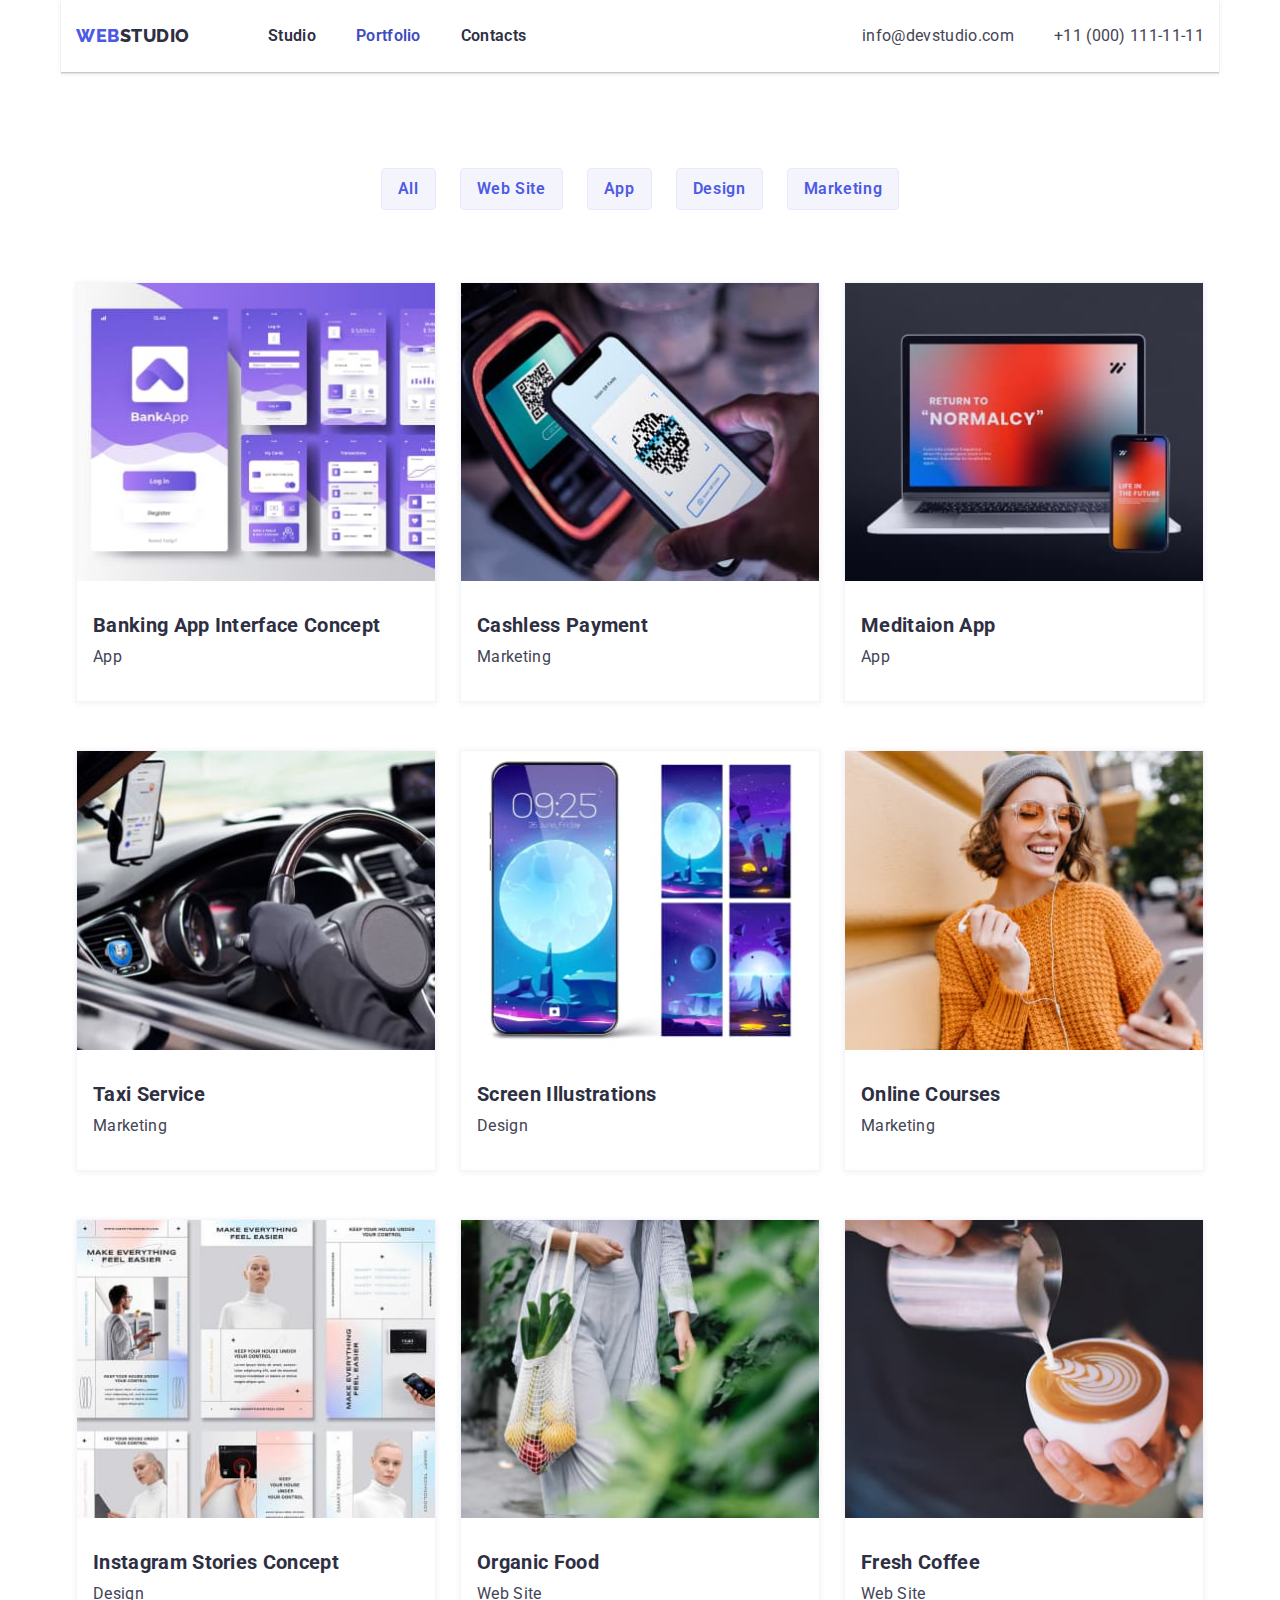
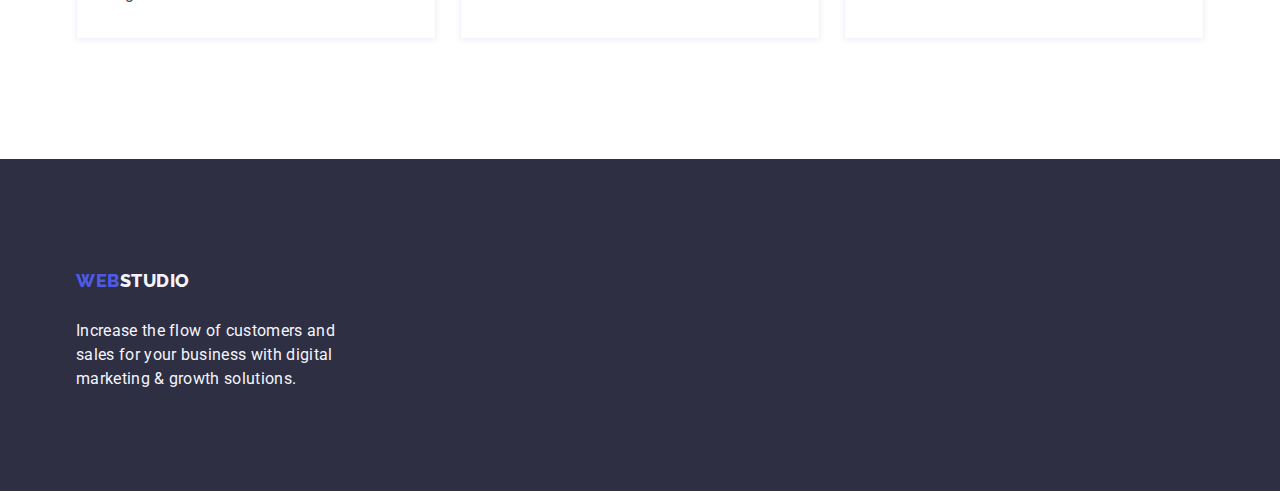
==== commit 404774bb: "update/fix-html/portfolio/css" ====
--- a/portfolio.html
+++ b/portfolio.html
@@ -62,55 +62,73 @@
         </ul>
       </div>
 
-      <!-- Work experience -->
+      <!-- Works experience -->
 
-      <section>
+      <section class="works-senction">
         <div class="work-container container">
-          <ul class="works-list">
+          <ul class="works-list grid-set">
             <li class="works-list-item grid-item">
               <img src="./images/row-1-pc-1.jpg" width="360" alt="Banking App Interface Concept" />
-              <h2 class="list-title">Banking App Interface Concept</h2>
-              <p class="list-subtitle">App</p>
+              <div class="works-title-container">
+                <h2 class="list-title">Banking App Interface Concept</h2>
+                <p class="list-subtitle">App</p>
+              </div>
             </li>
             <li class="works-list-item grid-item">
               <img src="./images/row-1-pc-2.jpg" width="360" alt="Cashless Payment" />
-              <h2 class="list-title">Cashless Payment</h2>
-              <p class="list-subtitle">Marketing</p>
+              <div class="works-title-container">
+                <h2 class="list-title">Cashless Payment</h2>
+                <p class="list-subtitle">Marketing</p>
+              </div>
             </li>
             <li class="works-list-item grid-item">
               <img src="./images/row-1-pc-3.jpg" width="360" alt="Meditaion App" />
-              <h2 class="list-title">Meditaion App</h2>
-              <p class="list-subtitle">App</p>
+              <div class="works-title-container">
+                <h2 class="list-title">Meditaion App</h2>
+                <p class="list-subtitle">App</p>
+              </div>
             </li>
             <li class="works-list-item grid-item">
               <img src="./images/row-2-pc-1.jpg" width="360" alt="Taxi Service" />
-              <h2 class="list-title">Taxi Service</h2>
-              <p class="list-subtitle">Marketing</p>
+              <div class="works-title-container">
+                <h2 class="list-title">Taxi Service</h2>
+                <p class="list-subtitle">Marketing</p>
+              </div>
             </li>
             <li class="works-list-item grid-item">
               <img src="./images/row-2-pc-2.jpg" width="360" alt="Screen Illustrations" />
-              <h2 class="list-title">Screen Illustrations</h2>
-              <p class="list-subtitle">Design</p>
+              <div class="works-title-container">
+                <h2 class="list-title">Screen Illustrations</h2>
+                <p class="list-subtitle">Design</p>
+              </div>
             </li>
             <li class="works-list-item grid-item">
               <img src="./images/row-2-pc-3.jpg" width="360" alt="Online Courses" />
-              <h2 class="list-title">Online Courses</h2>
-              <p class="list-subtitle">Marketing</p>
+              <div class="works-title-container">
+                <h2 class="list-title">Online Courses</h2>
+                <p class="list-subtitle">Marketing</p>
+              </div>
             </li>
             <li class="works-list-item grid-item">
               <img src="./images/row-3-pc-1.jpg" width="360" alt="Instagram Stories Concept" />
-              <h2 class="list-title">Instagram Stories Concept</h2>
-              <p class="list-subtitle">Design</p>
+              <div class="works-title-container">
+                <h2 class="list-title">Instagram Stories Concept</h2>
+                <p class="list-subtitle">Design</p>
+              </div>
             </li>
             <li class="works-list-item grid-item">
               <img src="./images/row-3-pc-2.jpg" width="360" alt="Organic Food" />
-              <h2 class="list-title">Organic Food</h2>
-              <p class="list-subtitle">Web Site</p>
+              <div class="works-title-container">
+                <h2 class="list-title">Organic Food</h2>
+                <p class="list-subtitle">Web Site</p>
+              </div>
             </li>
             <li class="works-list-item grid-item">
               <img src="./images/row-3-pc-3.jpg" width="360" alt="Fresh Coffee" />
-              <h2 class="list-title">Fresh Coffee</h2>
-              <p class="list-subtitle">Web Site</p>
+              <div class="works-title-container">
+                <h2 class="list-title">Fresh Coffee</h2>
+                <p class="list-subtitle">Web Site</p>
+              </div>
             </li>
           </ul>
         </div>
--- a/css/styles.css
+++ b/css/styles.css
@@ -8,7 +8,8 @@
     --accent-color-hairlines: #E7E9FC;
     --font-family:inherit;
     /* Others */
-    --margin-indent: 24px;
+    --indent-x: 24px;
+    --indent-y: ;
     --list-items-sum: 3;
 }
 
@@ -23,6 +24,12 @@
 letter-spacing: 0.02em;
 }
 
+body img {
+    display: block;
+    max-width: 100%; 
+    height: auto;
+}
+
 /* Reset */
 
 h1,
@@ -82,8 +89,8 @@
 .grid-set {
     display: flex;
     flex-wrap: wrap;
-    gap: var(--margin-indent);
-
+    column-gap: var(--indent-x);
+    row-gap: var(--indent-x);
 }
 
 .grid-item {
@@ -99,7 +106,7 @@
    padding: 0 15px;
 }
 
-.section {
+section {
     padding-top: 120px;
     padding-bottom: 120px;
 }
@@ -301,9 +308,9 @@
 /* Team section */
 
 .team-section {
-    background-color:  var(--light-mode-backgrounds-dialogs);
-    padding-bottom: 64px;
-}
+    background-color: var(--light-mode-backgrounds-dialogs);
+}
+
 
 .team-title {
     text-align: center;
@@ -311,19 +318,24 @@
 }
 
 .team-car-item {
-    background-color: #ffffff;
-    text-align: center;
+    padding-bottom: 32px;
+    background-color: #ffffff ;
     --list-items-sum: 4;
     box-shadow: 0px 1px 6px rgba(46, 47, 66, 0.08), 0px 1px 1px rgba(46, 47, 66, 0.16), 0px 2px 1px rgba(46, 47, 66, 0.08);
     border-radius: 0px 0px 4px 4px;
 }
  
-.team-car-item img {
-    /* margin-bottom: 32px; */
+.team-car-item > img {
+    margin-bottom: 32px;
 }
 
 .team-inform{
-    padding: 32px 16px 32px 16px;
+    display: flex;
+    flex-direction: column;
+    justify-content: center;
+    align-items: center;
+    padding: 0px;
+    gap: 8px;
 }
 .team-member-tittle {
     font-size: 20px;
@@ -332,8 +344,7 @@
 }
 
 .team-member-item {
-    padding-bottom: 32px;
-    font-weight: 400;
+    font-weight: 400 ;
 }
 
 
@@ -372,73 +383,88 @@
 
     /* Filters */
 
-    .filters-container {
-        padding-top: 96px;
-        padding-bottom: 72px;
-    }
-
-    .filters, .works-list {
-        list-style-type: none;
-    }
-
-    .filters {
-        display:flex ;
-        justify-content: center;
-        gap: 24px;
-
-    }
+.filters-container {
+    padding-top: 96px;
+    padding-bottom: 72px;
+}
+
+.filters, .works-list {
+    list-style-type: none;
+}
+
+.filters {
+    display:flex ;
+    justify-content: center;
+    gap: 24px;
+
+}
+
+.btn-filt {
+    background-color: var(--light-mode-backgrounds-dialogs);
+    color: var(--pressed-state);
+    font-family: Roboto, sans-serif;
+    font-weight: 600;
+    font-size: 16px;
+    line-height: 1.5;
+    /* width: 116px; */
+    padding: 8px 16px;
+    letter-spacing: 0.04em;
+    border: 1px solid var(--accent-color-hairlines);
+    border-radius: 4px;
+        
+}
+.btn-filt:hover, .btn-filt:focus {
+    background-color: var(--pressed-state);
+    color: #ffffff;
+    cursor: pointer;
+}
+    /*--------------------*/
+
+
+
+    /*  Works experience */
+.works-senction {
+    padding-top: 0;
+}
     
-    .btn-filt {
-        background-color: var(--accent-color-hairlines);
-        color: var(--pressed-state);
-        font-family: Roboto, sans-serif;
-        font-weight: 600;
-        font-size: 16px;
-        line-height: 1.5;
-        /* width: 116px; */
-        padding: 8px 16px;
-        letter-spacing: 0.04em;
-        border: 1px solid #E7E9FC;
-        border-radius: 4px;
-        
-    }
-    .btn-filt:hover, .btn-filt:focus {
-        background-color: var(--pressed-state);
-        color: #ffffff;
-        cursor: pointer;
-    }
-    /*--------------------*/
-
-
-
-    /*  Work experience */
-    .works-list {
-        display: flex;
-        flex-wrap: wrap;
-        margin-left: -24px;
-        margin-top: -48px;
-    }
-
-    .works-list-item {
-        margin-left: 24px;
-        margin-top: 48px;
-        box-shadow: 0px 1px 6px rgba(46, 47, 66, 0.08);
-    }
-
-    .works-list-item:hover, .works-list-item:focus {
-        box-shadow: 0px 1px 6px rgba(46, 47, 66, 0.08), 0px 1px 1px rgba(46, 47, 66, 0.16), 0px 2px 1px rgba(46, 47, 66, 0.08);
-    }
-
+.works-list {
+    display: flex;
+    flex-wrap: wrap;
+    row-gap: 48px;
+    }
+
+.works-title-container {
+    display: flex;
+    flex-direction: column;
+    justify-content: center;        
+    align-items: flex-start;
+    padding: 0 16px;
+    gap: 8px;
+    }
     
-
-    .list-title {
-        font-size: 20px;
-        line-height: 1.2;
-    }
-
-    .list-subtitle {
-        font-weight: 400;
-        color: var(--subtle-text);
+.works-list-item {
+    width: 360px;
+    padding-bottom: 32px;
+    box-shadow: 0px 1px 6px rgba(46, 47, 66, 0.08) ;
+    border: 0.5px solid #F4F4FD;
+    }
+
+.works-list-item:hover, .works-list-item:focus {
+    box-shadow: 0px 1px 6px rgba(46, 47, 66, 0.08), 0px 1px 1px rgba(46, 47, 66, 0.16), 0px 2px 1px rgba(46, 47, 66, 0.08);
+    }
+
+.works-list-item > img {
+    margin-bottom: 32px;
+    }
+
+.list-title {
+    font-size: 20px;
+    line-height: 1.2;
+    }
+
+.list-subtitle {
+    font-weight: 400;
+    color: var(--subtle-text);
     }
 
 
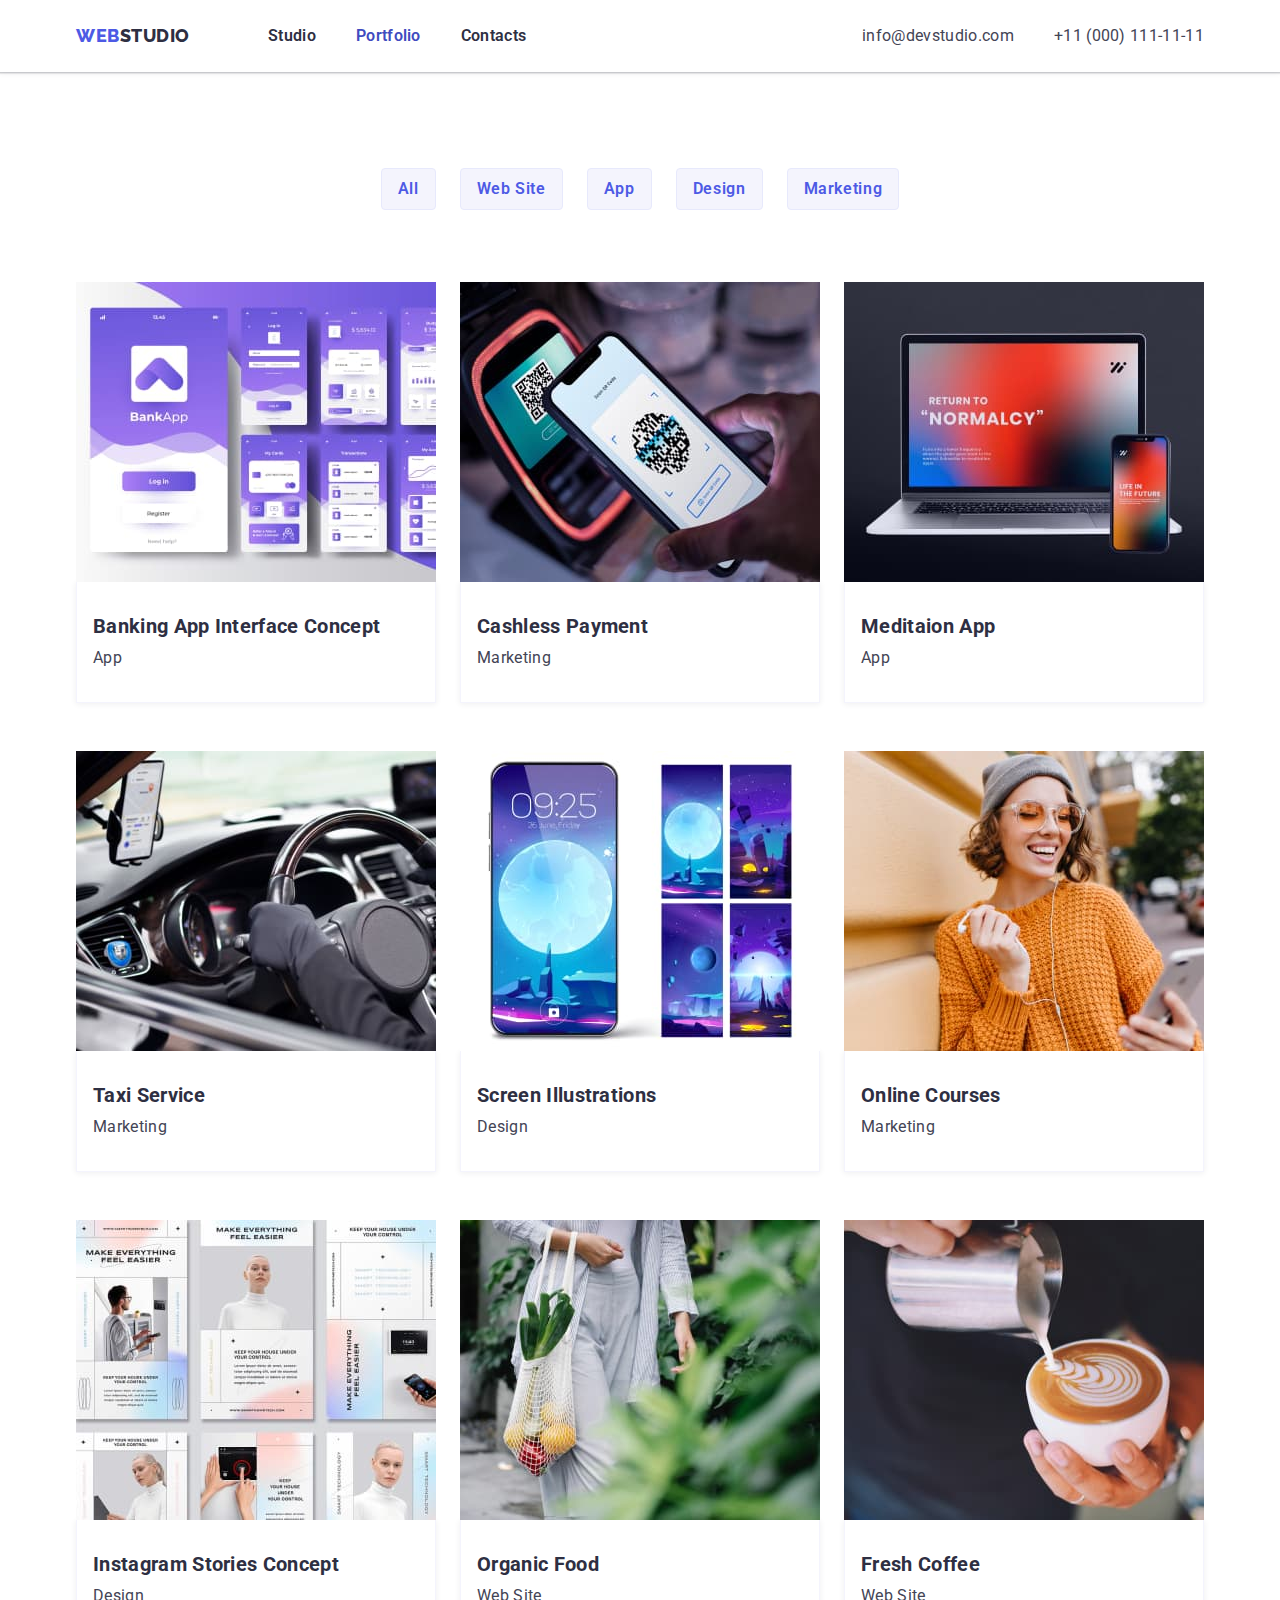
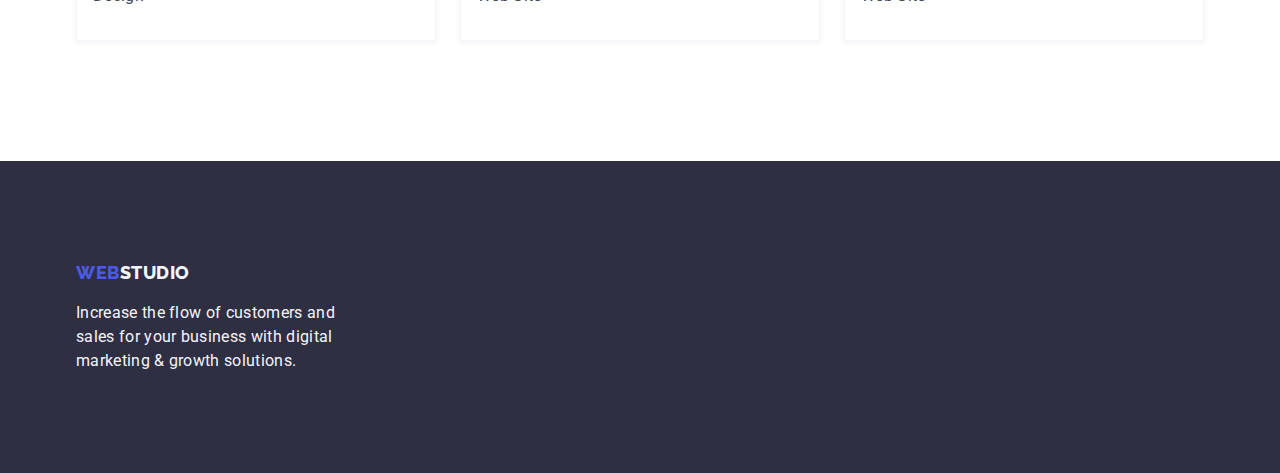
==== commit 6b9dc262: "fix-html/portfolio/css 1.3" ====
--- a/portfolio.html
+++ b/portfolio.html
@@ -48,24 +48,20 @@
     </header>
 
     <main>
-      <h1 class="visually-hidden">Our Works</h1>
-
-      <!-- Filters -->
-
-      <div class="filters-container container">
-        <ul class="filters">
-          <li><button class="btn-filt" type="button">All</button></li>
-          <li><button class="btn-filt" type="button">Web Site</button></li>
-          <li><button class="btn-filt" type="button">App</button></li>
-          <li><button class="btn-filt" type="button">Design</button></li>
-          <li><button class="btn-filt" type="button">Marketing</button></li>
-        </ul>
-      </div>
-
-      <!-- Works experience -->
-
       <section class="works-senction">
         <div class="work-container container">
+          <h1 class="visually-hidden">Our Works</h1>
+
+          <!-- Filters -->
+          <ul class="filters">
+            <li><button class="btn-filt" type="button">All</button></li>
+            <li><button class="btn-filt" type="button">Web Site</button></li>
+            <li><button class="btn-filt" type="button">App</button></li>
+            <li><button class="btn-filt" type="button">Design</button></li>
+            <li><button class="btn-filt" type="button">Marketing</button></li>
+          </ul>
+
+          <!-- Works experience -->
           <ul class="works-list grid-set">
             <li class="works-list-item grid-item">
               <img src="./images/row-1-pc-1.jpg" width="360" alt="Banking App Interface Concept" />
--- a/css/styles.css
+++ b/css/styles.css
@@ -152,10 +152,13 @@
 
 /* Navigation */
 
+header {
+    box-shadow: 0px 2px 1px rgba(46, 47, 66, 0.08), 0px 1px 1px rgba(46, 47, 66, 0.16), 0px 1px 6px rgba(46, 47, 66, 0.08);
+}
+
 .header-container {
     display: flex;
     align-items: center;
-    box-shadow: 0px 2px 1px rgba(46, 47, 66, 0.08), 0px 1px 1px rgba(46, 47, 66, 0.16), 0px 1px 6px rgba(46, 47, 66, 0.08);
 }
 
 
@@ -219,19 +222,22 @@
     text-align: center;
     padding-top: 192px;
     padding-bottom: 192px;
-
-    
-}
-
-h1 {
-    padding-top: 192px;
+}
+
+.hero-title {
+    width: 492px;
+    margin-left: auto;
+    margin-right: auto;
+    font-size: 56px;
+    line-height: 1.07;
+    text-align: center;
     margin-bottom: 48px;
 }
 
 .order-bt{
     background-color: var(--pressed-state);
     color: #ffffff;
-    font-family: Roboto;
+    font-family: Roboto, sans-serif;
     font-size: 16px;
     line-height: 1.2;
     letter-spacing: 0.04em;
@@ -244,12 +250,10 @@
     border-style: none;
 }
 
-
-
 .order-bt:hover, .order-bt:focus {
-    background-color: var(--pressed-state);
-    box-shadow: 0px 1px 6px rgba(46, 47, 66, 0.08), 0px 1px 1px rgba(46, 47, 66, 0.16), 0px 2px 1px rgba(46, 47, 66, 0.08);
-    }
+    background-color: var(--pressed-state) ;
+    box-shadow: 0px 1px 6px rgba(46, 47, 66, 0.08), 0px 1px 1px rgba(46, 47, 66, 0.16), 0px 2px 1px rgba(46, 47, 66, 0.08) ;
+}
 
 .order-bt:active {
     background-color: var(--primary-brand);
@@ -259,7 +263,6 @@
 
 
 /* Features Section */
-
 
 
 
@@ -288,6 +291,10 @@
 
 
 /* Jobs section */
+
+.jobs-section {
+    padding-top: 0;
+}
 
 .jobs-title, .team-title {
     font-size: 36px;
@@ -335,7 +342,6 @@
     justify-content: center;
     align-items: center;
     padding: 0px;
-    gap: 8px;
 }
 .team-member-tittle {
     font-size: 20px;
@@ -366,9 +372,7 @@
 .ftr-logo-position {
     display: block;
     margin-bottom: 16px;
-    padding-top: 10px;
-    padding-bottom: 10px;
-
+    padding: 0;
 }
 
 .footer-text {
@@ -383,20 +387,16 @@
 
     /* Filters */
 
-.filters-container {
-    padding-top: 96px;
-    padding-bottom: 72px;
-}
 
 .filters, .works-list {
     list-style-type: none;
 }
 
 .filters {
+    margin-bottom: 72px;
     display:flex ;
     justify-content: center;
     gap: 24px;
-
 }
 
 .btn-filt {
@@ -406,12 +406,10 @@
     font-weight: 600;
     font-size: 16px;
     line-height: 1.5;
-    /* width: 116px; */
     padding: 8px 16px;
     letter-spacing: 0.04em;
     border: 1px solid var(--accent-color-hairlines);
     border-radius: 4px;
-        
 }
 .btn-filt:hover, .btn-filt:focus {
     background-color: var(--pressed-state);
@@ -424,48 +422,49 @@
 
     /*  Works experience */
 .works-senction {
-    padding-top: 0;
+    padding-top: 96px;
 }
     
 .works-list {
     display: flex;
     flex-wrap: wrap;
     row-gap: 48px;
-    }
+}
 
 .works-title-container {
     display: flex;
     flex-direction: column;
     justify-content: center;        
     align-items: flex-start;
-    padding: 0 16px;
+    padding: 32px 16px;
     gap: 8px;
-    }
+    box-shadow: 0px 1px 6px rgba(46, 47, 66, 0.08);
+    border-left:0.5px solid #F4F4FD ;
+    border-right:0.5px solid #F4F4FD ;
+    border-bottom:0.5px solid #F4F4FD ;
+}
     
 .works-list-item {
     width: 360px;
-    padding-bottom: 32px;
+    /* padding-bottom: 32px;
     box-shadow: 0px 1px 6px rgba(46, 47, 66, 0.08) ;
-    border: 0.5px solid #F4F4FD;
-    }
+    border: 0.5px solid #F4F4FD; */
+}
 
 .works-list-item:hover, .works-list-item:focus {
     box-shadow: 0px 1px 6px rgba(46, 47, 66, 0.08), 0px 1px 1px rgba(46, 47, 66, 0.16), 0px 2px 1px rgba(46, 47, 66, 0.08);
-    }
-
-.works-list-item > img {
-    margin-bottom: 32px;
-    }
+}
+
 
 .list-title {
     font-size: 20px;
     line-height: 1.2;
-    }
+}
 
 .list-subtitle {
     font-weight: 400;
     color: var(--subtle-text);
-    }
+}
 
 
 
